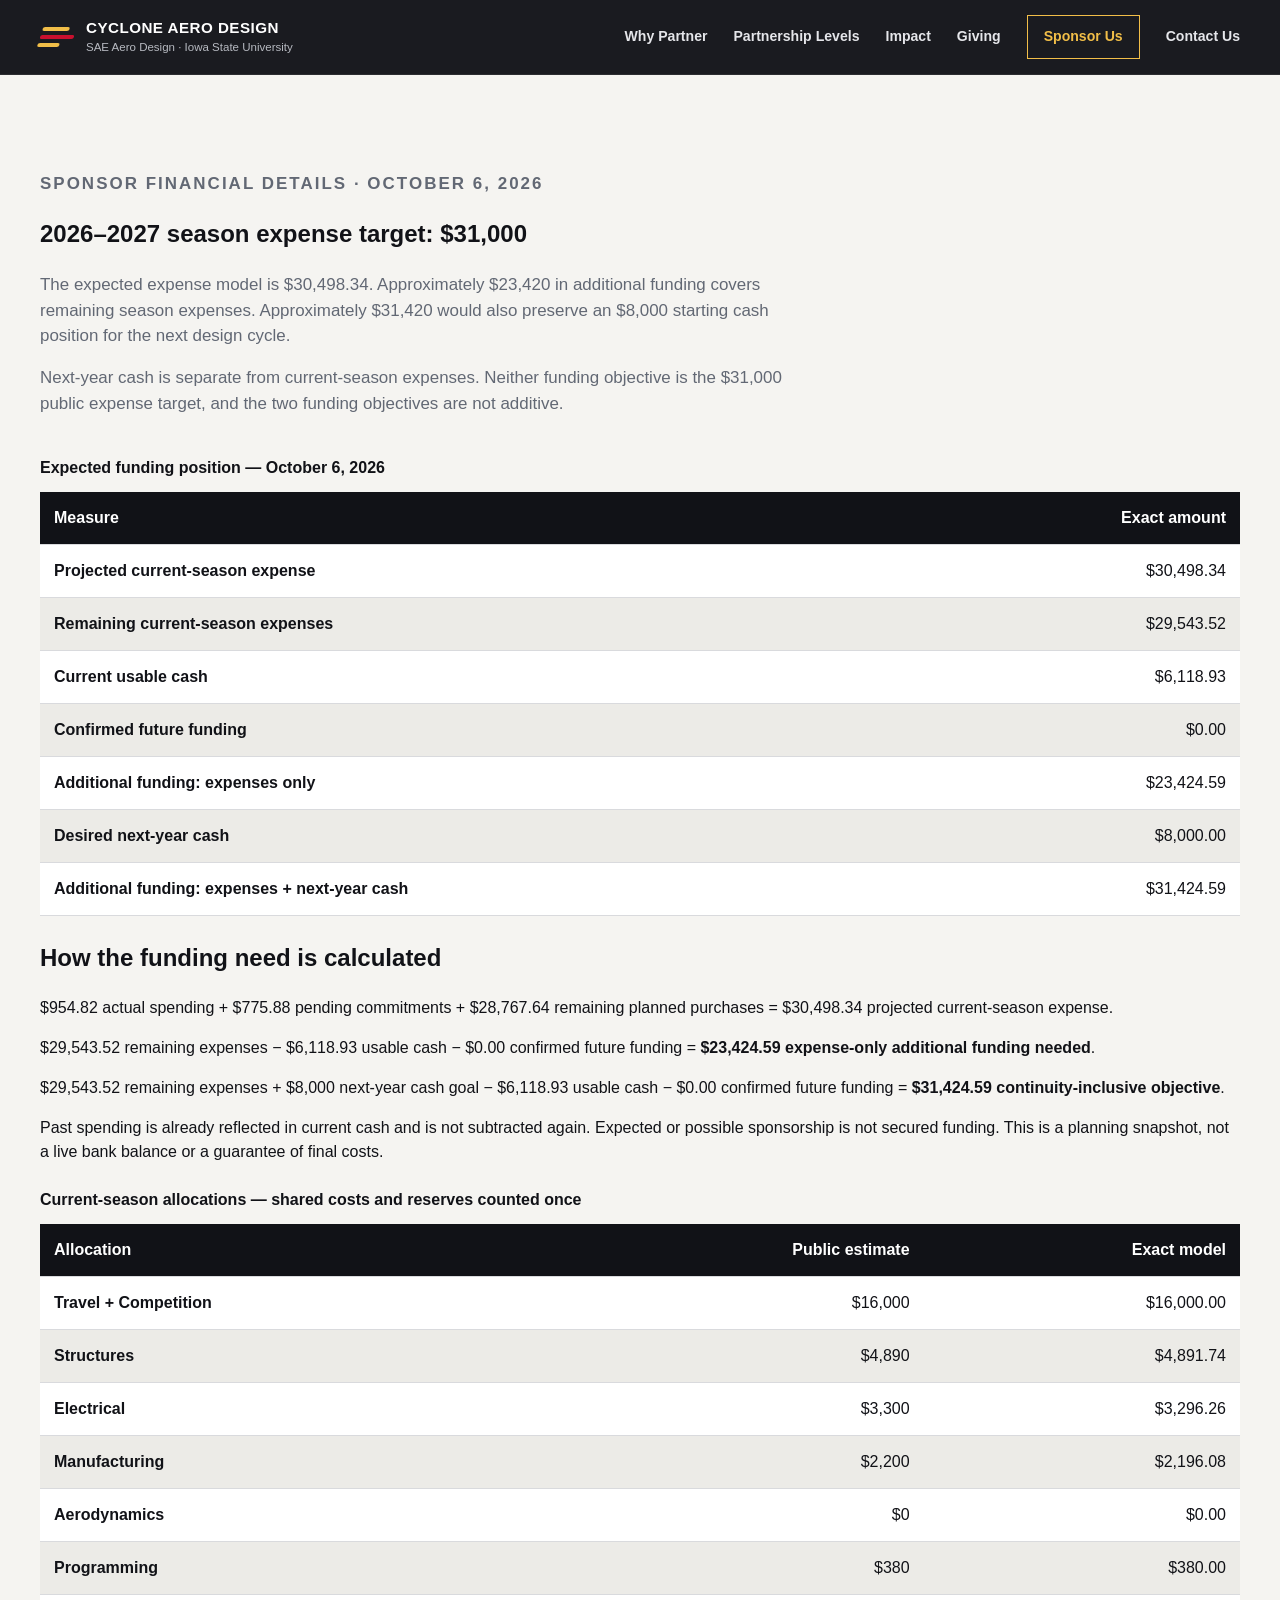
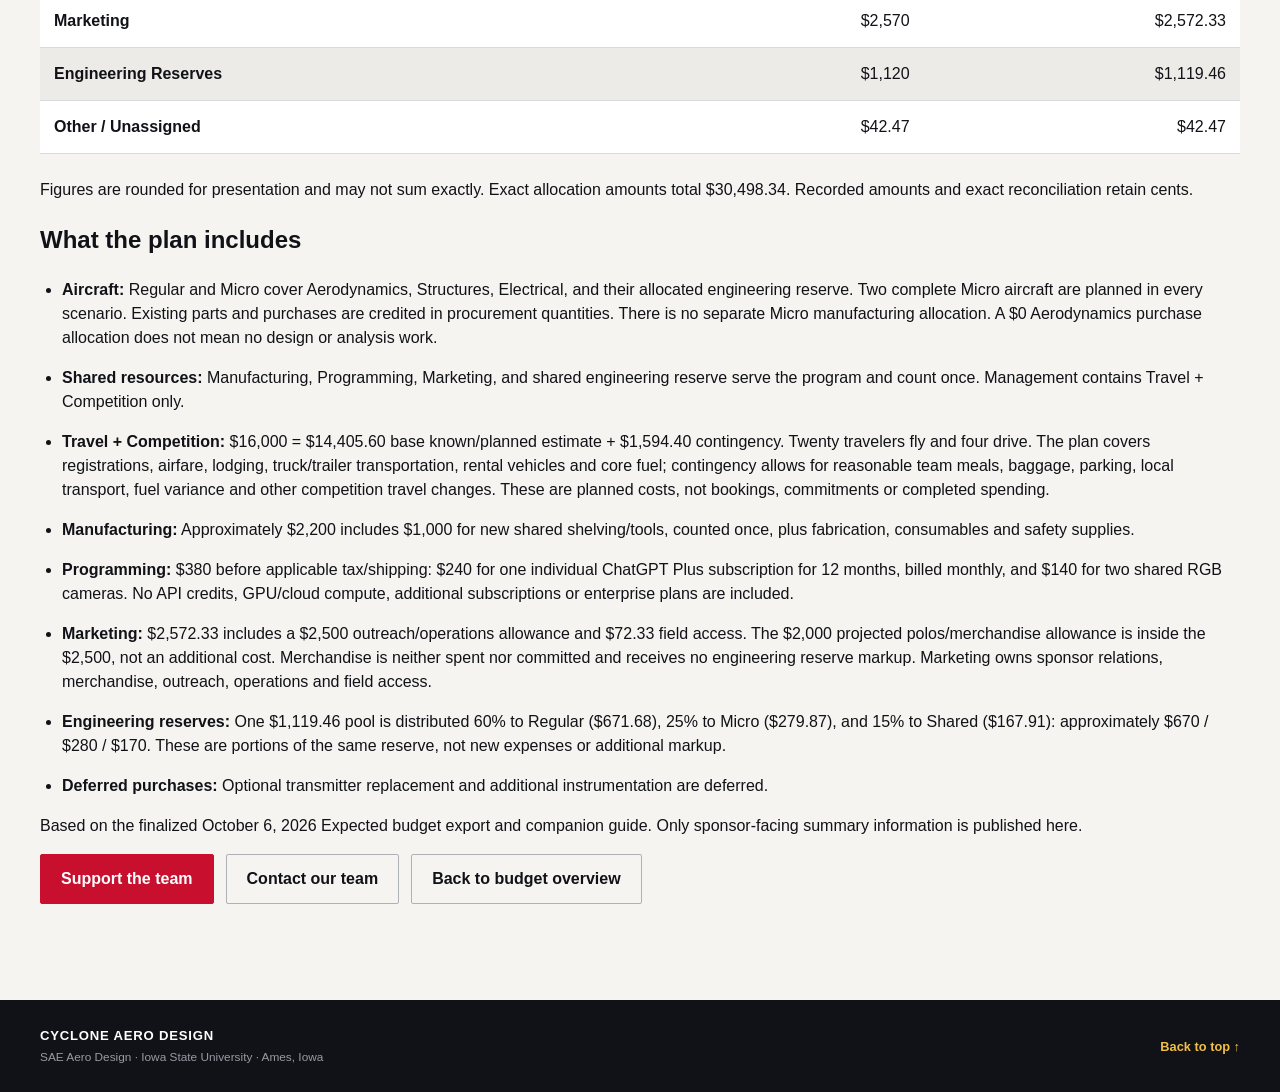
==== budget-details.html @ 3b95bfa4 "Align sponsor site with October 6 budget and separate next-year continuity goal" ====
<!DOCTYPE html>
<html lang="en">
<head>
  <meta charset="UTF-8" />
  <meta name="viewport" content="width=device-width, initial-scale=1.0" />
  <meta
    name="description"
    content="October 6, 2026 sponsor financial snapshot: $31,000 season expense target, approximately $23,420 additional funding for expenses or $31,420 including an $8,000 next-year cash goal."
  />
  <meta name="theme-color" content="#c8102e" />

  <title>Sponsor Financial Details | Cyclone Aero Design</title>

  <link rel="stylesheet" href="styles.css" />
</head>

<body>

  <a class="skip-link" href="#main">Skip to content</a>

  <!-- =========================
       HEADER / NAVIGATION
  ========================== -->

  <header class="site-header" id="top">
    <div class="nav-shell">

      <a class="brand" href="index.html#top" aria-label="Cyclone Aero Design home">

        <span class="brand-mark" aria-hidden="true">
          <span></span>
          <span></span>
          <span></span>
        </span>

        <span class="brand-copy">
          <strong>CYCLONE AERO DESIGN</strong>
          <small>SAE Aero Design · Iowa State University</small>
        </span>

      </a>

      <button
        class="menu-button"
        type="button"
        aria-expanded="false"
        aria-controls="primary-nav"
      >
        Menu
      </button>

      <nav
        class="primary-nav"
        id="primary-nav"
        aria-label="Primary navigation"
      >

        <a href="index.html#why">Why Partner</a>

        <a href="index.html#levels">Partnership Levels</a>

        <a href="index.html#impact">Impact</a>

        <a href="index.html#tax">Giving</a>

        <!-- Sponsor buttons go to Giving -->
        <a class="nav-cta" href="index.html#tax">Sponsor Us</a>

        <!-- Contact is the only navigation link to email form -->
        <a href="index.html#sponsor">Contact Us</a>

      </nav>

    </div>
  </header>

  <main id="main">
    <section class="section section-light">
      <div class="page-shell">
        <div class="section-heading">
          <p class="eyebrow">SPONSOR FINANCIAL DETAILS · OCTOBER 6, 2026</p>
          <h1>2026–2027 season expense target: $31,000</h1>
          <p>The expected expense model is $30,498.34. Approximately $23,420 in additional
          funding covers remaining season expenses. Approximately $31,420 would also preserve
          an $8,000 starting cash position for the next design cycle.</p>
          <p>Next-year cash is separate from current-season expenses. Neither funding objective
          is the $31,000 public expense target, and the two funding objectives are not additive.</p>
        </div>
        <div class="financial-table-wrap">
          <table class="financial-table">
            <caption>Expected funding position — October 6, 2026</caption>
            <thead><tr><th scope="col">Measure</th><th scope="col" class="numeric">Exact amount</th></tr></thead>
            <tbody><tr><th scope="row">Projected current-season expense</th><td class="numeric">$30,498.34</td></tr><tr><th scope="row">Remaining current-season expenses</th><td class="numeric">$29,543.52</td></tr><tr><th scope="row">Current usable cash</th><td class="numeric">$6,118.93</td></tr><tr><th scope="row">Confirmed future funding</th><td class="numeric">$0.00</td></tr><tr><th scope="row">Additional funding: expenses only</th><td class="numeric">$23,424.59</td></tr><tr><th scope="row">Desired next-year cash</th><td class="numeric">$8,000.00</td></tr><tr><th scope="row">Additional funding: expenses + next-year cash</th><td class="numeric">$31,424.59</td></tr></tbody>
          </table>
        </div>
        <h2>How the funding need is calculated</h2>
        <p>$954.82 actual spending + $775.88 pending commitments + $28,767.64 remaining
          planned purchases = $30,498.34 projected current-season expense.</p>
        <p>$29,543.52 remaining expenses − $6,118.93 usable cash − $0.00 confirmed
          future funding = <strong>$23,424.59 expense-only additional funding needed</strong>.</p>
        <p>$29,543.52 remaining expenses + $8,000 next-year cash goal − $6,118.93 usable
          cash − $0.00 confirmed future funding = <strong>$31,424.59 continuity-inclusive objective</strong>.</p>
        <p>Past spending is already reflected in current cash and is not subtracted again.
          Expected or possible sponsorship is not secured funding. This is a planning snapshot,
          not a live bank balance or a guarantee of final costs.</p>
        <div class="financial-table-wrap">
          <table class="financial-table">
            <caption>Current-season allocations — shared costs and reserves counted once</caption>
            <thead><tr><th scope="col">Allocation</th><th scope="col" class="numeric">Public estimate</th><th scope="col" class="numeric">Exact model</th></tr></thead>
            <tbody><tr><th scope="row">Travel + Competition</th><td class="numeric">$16,000</td><td class="numeric">$16,000.00</td></tr><tr><th scope="row">Structures</th><td class="numeric">$4,890</td><td class="numeric">$4,891.74</td></tr><tr><th scope="row">Electrical</th><td class="numeric">$3,300</td><td class="numeric">$3,296.26</td></tr><tr><th scope="row">Manufacturing</th><td class="numeric">$2,200</td><td class="numeric">$2,196.08</td></tr><tr><th scope="row">Aerodynamics</th><td class="numeric">$0</td><td class="numeric">$0.00</td></tr><tr><th scope="row">Programming</th><td class="numeric">$380</td><td class="numeric">$380.00</td></tr><tr><th scope="row">Marketing</th><td class="numeric">$2,570</td><td class="numeric">$2,572.33</td></tr><tr><th scope="row">Engineering Reserves</th><td class="numeric">$1,120</td><td class="numeric">$1,119.46</td></tr><tr><th scope="row">Other / Unassigned</th><td class="numeric">$42.47</td><td class="numeric">$42.47</td></tr></tbody>
          </table>
        </div>
        <p>Figures are rounded for presentation and may not sum exactly. Exact allocation
          amounts total $30,498.34. Recorded amounts and exact reconciliation retain cents.</p>
        <h2>What the plan includes</h2>
        <ul class="financial-notes">
          <li><strong>Aircraft:</strong> Regular and Micro cover Aerodynamics, Structures,
            Electrical, and their allocated engineering reserve. Two complete Micro aircraft
            are planned in every scenario. Existing parts and purchases are credited in procurement
            quantities. There is no separate Micro manufacturing allocation. A $0 Aerodynamics
            purchase allocation does not mean no design or analysis work.</li>
          <li><strong>Shared resources:</strong> Manufacturing, Programming, Marketing, and
            shared engineering reserve serve the program and count once.
            Management contains Travel + Competition only.</li>
          <li><strong>Travel + Competition:</strong> $16,000 = $14,405.60 base known/planned
            estimate + $1,594.40 contingency. Twenty travelers fly and four drive. The plan covers
            registrations, airfare, lodging, truck/trailer transportation, rental vehicles and core
            fuel; contingency allows for reasonable team meals, baggage, parking, local transport,
            fuel variance and other competition travel changes. These are planned costs,
            not bookings, commitments or completed spending.</li>
          <li><strong>Manufacturing:</strong> Approximately $2,200 includes $1,000 for new shared
            shelving/tools, counted once, plus fabrication, consumables and safety supplies.</li>
          <li><strong>Programming:</strong> $380 before applicable tax/shipping:
            $240 for one individual ChatGPT Plus subscription for 12 months, billed monthly,
            and $140 for two shared RGB cameras. No API credits, GPU/cloud compute, additional
            subscriptions or enterprise plans are included.</li>
          <li><strong>Marketing:</strong> $2,572.33 includes a $2,500 outreach/operations allowance
            and $72.33 field access. The $2,000 projected polos/merchandise allowance is inside
            the $2,500, not an additional cost. Merchandise is neither spent nor committed and
            receives no engineering reserve markup. Marketing owns sponsor relations,
            merchandise, outreach, operations and field access.</li>
          <li><strong>Engineering reserves:</strong> One $1,119.46 pool is distributed 60% to
            Regular ($671.68), 25% to Micro ($279.87), and 15% to Shared ($167.91):
            approximately $670 / $280 / $170. These are portions of the same reserve,
            not new expenses or additional markup.</li>
          <li><strong>Deferred purchases:</strong> Optional transmitter replacement and
            additional instrumentation are deferred.</li>
        </ul>
        <p>Based on the finalized October 6, 2026 Expected budget export and companion guide.
          Only sponsor-facing summary information is published here.</p>
        <div class="button-row">
          <a class="button button-red" href="index.html#tax">Support the team</a>
          <a class="button button-outline" href="index.html#sponsor">Contact our team</a>
          <a class="button button-outline" href="index.html#impact">Back to budget overview</a>
        </div>
      </div>
    </section>
  </main>
  <footer class="site-footer">

    <div class="page-shell footer-layout">

      <div>

        <strong>
          CYCLONE AERO DESIGN
        </strong>

        <span>
          SAE Aero Design · Iowa State University · Ames, Iowa
        </span>

      </div>

      <a href="#top">
        Back to top ↑
      </a>

    </div>

  </footer>


  <script src="script.js"></script>

</body>
</html>
---- styles.css ----
:root {
  --cardinal: #c8102e;
  --cardinal-dark: #8f0a20;
  --gold: #f1be48;
  --gold-deep: #d89a1b;
  --ink: #111217;
  --ink-2: #191a20;
  --paper: #f5f4f1;
  --white: #ffffff;
  --muted: #626874;
  --line: #d9dadd;
  --max: 1200px;
  --shadow: 0 20px 55px rgba(17,18,23,.10);
}

* { box-sizing: border-box; }
html { scroll-behavior: smooth; }
body {
  margin: 0;
  font-family: Inter, ui-sans-serif, -apple-system, BlinkMacSystemFont, "Segoe UI", Arial, sans-serif;
  color: var(--ink);
  background: var(--paper);
  line-height: 1.5;
  -webkit-font-smoothing: antialiased;
}
img { max-width: 100%; display: block; }
a { color: inherit; }
button, input, select, textarea { font: inherit; }
button { cursor: pointer; }

.skip-link {
  position: absolute;
  left: -9999px;
  top: 0;
  z-index: 1000;
  background: var(--gold);
  color: var(--ink);
  padding: .7rem 1rem;
  font-weight: 800;
}
.skip-link:focus { left: 1rem; top: 1rem; }

.page-shell { width: min(calc(100% - 40px), var(--max)); margin: 0 auto; }
.section { padding: 96px 0; }
.section-light { background: var(--paper); }
.section-dark { background: var(--ink); color: white; }
.eyebrow {
  margin: 0 0 18px;
  font-size: .82rem;
  font-weight: 900;
  letter-spacing: .12em;
  color: var(--cardinal);
}
.eyebrow.gold { color: var(--gold); }
.eyebrow.red { color: var(--cardinal); }

.site-header {
  position: sticky;
  top: 0;
  z-index: 50;
  background: rgba(17,18,23,.96);
  color: white;
  border-bottom: 1px solid rgba(255,255,255,.08);
  backdrop-filter: blur(14px);
}
.nav-shell {
  width: min(calc(100% - 40px), var(--max));
  min-height: 74px;
  margin: 0 auto;
  display: flex;
  align-items: center;
  justify-content: space-between;
  gap: 24px;
}
.brand { display: inline-flex; align-items: center; gap: 12px; text-decoration: none; }
.brand-mark { width: 34px; height: 32px; display: grid; align-content: center; gap: 4px; transform: skewX(-18deg); }
.brand-mark span { height: 4px; display: block; background: var(--gold); border-radius: 8px; }
.brand-mark span:nth-child(1) { width: 80%; }
.brand-mark span:nth-child(2) { width: 100%; background: var(--cardinal); }
.brand-mark span:nth-child(3) { width: 65%; }
.brand-copy { display: grid; line-height: 1.1; }
.brand-copy strong { font-size: .95rem; letter-spacing: .03em; }
.brand-copy small { margin-top: 4px; color: #b7bac1; font-size: .72rem; }
.primary-nav { display: flex; align-items: center; gap: 26px; font-weight: 700; font-size: .88rem; }
.primary-nav a { text-decoration: none; color: #e5e6ea; }
.primary-nav a:hover { color: var(--gold); }
.nav-cta { border: 1px solid var(--gold); padding: 10px 16px; color: var(--gold) !important; }
.menu-button { display: none; color: white; background: transparent; border: 1px solid #555962; padding: 9px 12px; border-radius: 4px; }

.hero { padding: 72px 0 70px; overflow: hidden; position: relative; }
.hero::after {
  content: "";
  position: absolute;
  width: 520px;
  height: 520px;
  border-radius: 50%;
  right: -220px;
  top: -260px;
  background: radial-gradient(circle, rgba(200,16,46,.22), rgba(200,16,46,0) 68%);
  pointer-events: none;
}
.hero-grid { display: grid; grid-template-columns: .92fr 1.08fr; gap: 60px; align-items: center; }
.hero h1 {
  margin: 0;
  font-size: clamp(3.5rem, 7vw, 6.8rem);
  line-height: .86;
  letter-spacing: -.055em;
  max-width: 760px;
}
.hero h1 span { color: var(--gold); }
.hero-lede { max-width: 620px; margin: 28px 0 30px; color: #d1d3d9; font-size: clamp(1.08rem, 1.8vw, 1.35rem); }
.hero-note { margin: 24px 0 0; max-width: 600px; color: #9297a1; font-size: .82rem; font-weight: 700; letter-spacing: .03em; }
.hero-media { margin: 0; position: relative; border: 1px solid rgba(255,255,255,.13); box-shadow: 0 35px 80px rgba(0,0,0,.35); }
.hero-media::before { content: ""; position: absolute; inset: -11px 18px auto -11px; height: 4px; background: linear-gradient(90deg, var(--cardinal), var(--gold)); z-index: 2; }
.hero-media img { width: 100%; aspect-ratio: 3 / 2; object-fit: cover; object-position: center; }
.hero-media figcaption { position: absolute; left: 0; right: 0; bottom: 0; padding: 22px 24px; display: grid; gap: 3px; background: linear-gradient(transparent, rgba(0,0,0,.88)); }
.hero-media figcaption strong { font-size: 1.05rem; }
.hero-media figcaption span { color: #d1d2d5; font-size: .85rem; }

.button-row { display: flex; flex-wrap: wrap; gap: 12px; }
.button {
  display: inline-flex;
  align-items: center;
  justify-content: center;
  min-height: 48px;
  padding: 12px 20px;
  border: 1px solid transparent;
  border-radius: 2px;
  font-weight: 900;
  text-decoration: none;
  transition: transform .18s ease, background .18s ease, color .18s ease, border-color .18s ease;
}
.button:hover { transform: translateY(-2px); }
.button-gold { background: var(--gold); color: var(--ink); border-color: var(--gold); }
.button-gold:hover { background: #ffd369; }
.button-red { background: var(--cardinal); color: white; border-color: var(--cardinal); }
.button-red:hover { background: #e21a3d; }
.button-ghost { background: transparent; color: white; border-color: #5a5e67; }
.button-ghost:hover { border-color: var(--gold); color: var(--gold); }
.button-outline { background: transparent; color: var(--ink); border-color: #aeb1b8; }
.button-outline:hover { border-color: var(--cardinal); color: var(--cardinal); }

.stats-strip { background: white; border-bottom: 1px solid var(--line); }
.stats-grid { display: grid; grid-template-columns: repeat(4, 1fr); }
.stats-grid > div { padding: 26px 22px; border-right: 1px solid var(--line); display: grid; gap: 3px; }
.stats-grid > div:first-child { border-left: 1px solid var(--line); }
.stats-grid strong { font-size: 2rem; line-height: 1; letter-spacing: -.04em; }
.stats-grid span { color: var(--muted); font-weight: 700; font-size: .82rem; }

.section-heading { max-width: 790px; margin-bottom: 40px; }
.section-heading h2, .challenge-copy h2, .impact-copy h2, .tax-copy h2, .sponsor-copy h2, .leadership-copy h2 {
  margin: 0;
  font-size: clamp(2.3rem, 4vw, 4.2rem);
  line-height: .98;
  letter-spacing: -.045em;
}
.section-heading .section-intro { max-width: 720px; }
.section-heading p, .challenge-copy > p:last-child, .impact-copy > p, .tax-copy > p, .sponsor-copy > p, .leadership-copy > p { color: var(--muted); font-size: 1.06rem; }
.split-heading { max-width: none; display: grid; grid-template-columns: 1.1fr .9fr; gap: 80px; align-items: end; }
.split-heading > p { margin: 0 0 6px; max-width: 480px; }

.value-grid { display: grid; grid-template-columns: repeat(4, 1fr); border-top: 1px solid var(--line); border-left: 1px solid var(--line); }
.value-card { padding: 30px; min-height: 250px; background: white; border-right: 1px solid var(--line); border-bottom: 1px solid var(--line); }
.value-number { color: var(--cardinal); font-size: 2rem; font-weight: 900; letter-spacing: .12em; }
.value-card h3 { margin: 50px 0 12px; font-size: 1.55rem; }
.value-card p { margin: 0; color: var(--muted); font-size: 1.02rem; }

.challenge-section { background: #ecebe7; }
.challenge-grid { display: grid; grid-template-columns: .75fr 1.25fr; gap: 70px; align-items: start; }
.challenge-copy { position: sticky; top: 120px; }
.challenge-copy > p:last-child { margin-top: 26px; max-width: 480px; }
.challenge-cards { display: grid; gap: 18px; }
.challenge-card { background: white; padding: 36px; border-left: 5px solid var(--cardinal); box-shadow: var(--shadow); }
.challenge-card:nth-child(2) { border-left-color: var(--gold-deep); }
.class-label { color: var(--cardinal); font-weight: 900; font-size: .78rem; letter-spacing: .12em; }
.challenge-card:nth-child(2) .class-label { color: #a66d00; }
.challenge-card h3 { margin: 10px 0 10px; font-size: 2rem; letter-spacing: -.03em; }
.challenge-card p { color: var(--muted); max-width: 700px; }
.mini-track { display: grid; grid-template-columns: repeat(5, 1fr); gap: 6px; margin-top: 26px; }
.mini-track span { padding-top: 9px; border-top: 3px solid var(--line); font-size: .67rem; font-weight: 800; color: #656a74; text-align: center; }
.mini-track span:nth-child(-n+3) { border-color: var(--cardinal); }

.tier-grid { display: grid; grid-template-columns: repeat(4, 1fr); gap: 16px; align-items: stretch; }
.tier-card { position: relative; background: white; border: 1px solid var(--line); padding: 32px 28px 28px; display: flex; flex-direction: column; box-shadow: 0 8px 30px rgba(17,18,23,.04); }
.tier-topline { position: absolute; inset: 0 0 auto; height: 7px; }
.bronze .tier-topline { background: #c67b2a; }
.silver .tier-topline { background: #b9bcc1; }
.gold .tier-topline { background: var(--gold); }
.cardinal { background: var(--ink); color: white; border-color: var(--ink); transform: translateY(-8px); box-shadow: 0 22px 55px rgba(17,18,23,.17); }
.cardinal .tier-topline { background: var(--cardinal); }
.tier-type { margin: 0 0 16px; color: var(--muted); font-size: .68rem; font-weight: 900; letter-spacing: .12em; }
.cardinal .tier-type { color: #aeb2bb; }
.tier-card h3 { margin: 0; font-size: 2rem; text-transform: uppercase; letter-spacing: -.02em; }
.tier-price { margin-top: 6px; color: var(--cardinal); font-size: 1.8rem; font-weight: 950; }
.tier-price span { font-size: 1rem; }
.cardinal .tier-price { color: var(--gold); }
.tier-purpose { min-height: 98px; color: var(--muted); font-size: .91rem; }
.cardinal .tier-purpose { color: #c8cad0; }
.tier-card ul { list-style: none; padding: 0; margin: 6px 0 28px; display: grid; gap: 13px; flex: 1; }
.tier-card li { position: relative; padding-left: 22px; font-size: .9rem; }
.tier-card li::before { content: ""; position: absolute; left: 0; top: .62em; width: 9px; height: 2px; background: var(--cardinal); }
.cardinal li::before { background: var(--gold); }
.cardinal .button-outline { color: white; border-color: #696d76; }
.tier-note { margin: 24px auto 0; text-align: center; color: var(--muted); max-width: 900px; font-size: .9rem; }

.impact-section { background: var(--ink); color: white; }
.impact-layout { display: grid; grid-template-columns: .72fr 1.28fr; gap: 72px; align-items: start; }
.impact-copy > p { color: #c0c3ca; }
.impact-copy .button { margin-top: 18px; }
.budget-grid { display: grid; grid-template-columns: repeat(2, 1fr); gap: 1px; background: #383a40; border: 1px solid #383a40; }
.budget-item { background: #1a1b20; padding: 24px; display: grid; grid-template-columns: 1fr auto; gap: 3px 20px; }
.budget-item span { font-weight: 900; }
.budget-item strong { color: var(--gold); }
.budget-item small { grid-column: 1 / -1; color: #9fa3ac; }
.budget-item:last-child { grid-column: 1 / -1; }

.support-grid { display: grid; grid-template-columns: repeat(4, 1fr); gap: 16px; }
.support-card { background: white; border: 1px solid var(--line); padding: 28px; min-height: 220px; }
.support-card span { color: var(--cardinal); font-size: 2rem; font-weight: 900; }
.support-card h3 { margin: 38px 0 10px; font-size: 1.55rem; }
.support-card p { color: var(--muted); margin: 0; font-size: 1.02rem; }

.leadership-section { background: #ecebe7; }
.leadership-layout { display: grid; grid-template-columns: 1.2fr .8fr; gap: 64px; align-items: center; }
.leadership-media { margin: 0; position: relative; background: white; border: 1px solid var(--line); box-shadow: var(--shadow); }
.leadership-media::before { content: ""; position: absolute; top: 0; left: 0; right: 0; height: 5px; background: linear-gradient(90deg, var(--cardinal), var(--gold)); z-index: 1; }
.leadership-media img { width: 100%; aspect-ratio: 3 / 2; object-fit: cover; }
.leadership-media figcaption { padding: 14px 18px; font-size: .82rem; font-weight: 900; letter-spacing: .05em; text-transform: uppercase; }
.leadership-copy > p { max-width: 540px; }
.leadership-copy .button { margin-top: 14px; }

.tax-section { background: linear-gradient(110deg, #14151a, #0e0f13); color: white; border-top: 1px solid #2d3037; border-bottom: 1px solid #2d3037; }
.giving-top { display: grid; grid-template-columns: 300px 1fr; gap: 70px; align-items: center; margin-bottom: 44px; }
.tax-badge { width: 260px; aspect-ratio: 1; border-radius: 50%; display: grid; place-content: center; text-align: center; border: 2px solid var(--gold); position: relative; }
.tax-badge::before, .tax-badge::after { content: ""; position: absolute; inset: 15px; border: 1px solid rgba(241,190,72,.24); border-radius: 50%; }
.tax-badge::after { inset: 31px; }
.tax-badge strong { font-size: 2.2rem; color: var(--gold); letter-spacing: -.03em; }
.tax-badge span { font-size: .75rem; font-weight: 900; letter-spacing: .12em; color: #c9cbd1; text-transform: uppercase; }
.tax-copy > p { color: #c4c7ce; max-width: 800px; }
.tax-disclaimer { padding-left: 16px; border-left: 3px solid var(--gold); font-size: .88rem !important; color: #9ea2ac !important; }
.giving-grid { display: grid; grid-template-columns: 1.15fr .85fr; gap: 18px; align-items: stretch; }
.giving-card { background: #1a1b20; border: 1px solid #383a40; padding: 30px; display: flex; flex-direction: column; }
.giving-card-head { display: grid; grid-template-columns: 58px 1fr; gap: 16px; align-items: start; padding-bottom: 20px; border-bottom: 1px solid #34363d; }
.giving-number { color: var(--gold); font-size: 1.65rem; font-weight: 950; line-height: 1; }
.giving-label { margin: 0 0 4px; color: #b9bdc6; font-size: .72rem; font-weight: 900; letter-spacing: .12em; }
.giving-card h3 { margin: 0; color: white; font-size: 1.55rem; letter-spacing: -.02em; }
.giving-steps { margin: 24px 0 28px; padding-left: 22px; color: #d3d5da; display: grid; gap: 11px; }
.giving-steps li { padding-left: 5px; }
.giving-steps strong { color: white; }
.giving-card .button { margin-top: auto; align-self: flex-start; }
.check-detail { display: grid; gap: 5px; padding: 22px 0; border-bottom: 1px solid #34363d; }
.check-detail span { color: #9fa3ac; font-size: .75rem; font-weight: 900; letter-spacing: .08em; text-transform: uppercase; }
.check-detail strong { color: var(--gold); font-size: 1.15rem; }
.check-detail address { color: #e4e5e8; font-style: normal; line-height: 1.65; }
.check-card .button { margin-top: 26px; }

.sponsor-section { padding-bottom: 110px; }
.sponsor-layout { display: grid; grid-template-columns: .85fr 1.15fr; gap: 72px; align-items: start; }
.steps { margin-top: 40px; display: grid; gap: 20px; }
.steps > div { display: grid; grid-template-columns: 42px 1fr; gap: 14px; align-items: start; }
.steps span { width: 34px; height: 34px; border-radius: 50%; display: grid; place-items: center; background: var(--cardinal); color: white; font-weight: 900; font-size: .8rem; }
.steps p { margin: 0; color: var(--muted); }
.steps strong { color: var(--ink); }
.sponsor-form { background: white; padding: 34px; border: 1px solid var(--line); box-shadow: var(--shadow); display: grid; gap: 18px; }
.form-heading { display: grid; gap: 4px; padding-bottom: 18px; border-bottom: 1px solid var(--line); }
.form-heading span { color: var(--cardinal); font-size: .74rem; font-weight: 900; letter-spacing: .12em; }
.form-heading strong { font-size: 1.6rem; letter-spacing: -.02em; }
.sponsor-form label { display: grid; gap: 7px; font-size: .82rem; font-weight: 850; color: #31343b; }
.form-two-col { display: grid; grid-template-columns: 1fr 1fr; gap: 14px; }
.sponsor-form input, .sponsor-form select, .sponsor-form textarea { width: 100%; padding: 13px 14px; border: 1px solid #cfd1d6; background: #fafafa; color: var(--ink); border-radius: 2px; outline: none; }
.sponsor-form input:focus, .sponsor-form select:focus, .sponsor-form textarea:focus { border-color: var(--cardinal); box-shadow: 0 0 0 3px rgba(200,16,46,.08); }
.form-submit { width: 100%; }
.form-note { margin: 0; color: #777c86; font-size: .74rem; }

.contact-band { background: #e9e7e2; border-top: 1px solid var(--line); padding: 40px 0; }
.contact-grid { display: grid; grid-template-columns: repeat(3, 1fr); gap: 32px; }
.contact-grid > div { display: grid; align-content: start; gap: 4px; }
.contact-label { color: var(--cardinal); font-size: .68rem; font-weight: 900; letter-spacing: .12em; margin-bottom: 8px; }
.contact-grid strong { font-size: 1.08rem; }
.contact-grid a, .contact-grid span:not(.contact-label) { color: var(--muted); text-decoration: none; font-size: .9rem; }
.contact-grid a:hover { color: var(--cardinal); }

.site-footer { background: var(--ink); color: white; padding: 26px 0; }
.footer-layout { display: flex; justify-content: space-between; gap: 30px; align-items: center; }
.footer-layout > div { display: grid; gap: 3px; }
.footer-layout strong { font-size: .82rem; letter-spacing: .06em; }
.footer-layout span { color: #979ba4; font-size: .74rem; }
.footer-layout a { color: var(--gold); text-decoration: none; font-size: .8rem; font-weight: 850; }

.reveal { opacity: 0; transform: translateY(18px); transition: opacity .55s ease, transform .55s ease; }
.reveal.in-view { opacity: 1; transform: translateY(0); }

@media (prefers-reduced-motion: reduce) {
  html { scroll-behavior: auto; }
  .reveal { opacity: 1; transform: none; transition: none; }
  .button { transition: none; }
}

@media (max-width: 1040px) {
  .primary-nav { gap: 16px; font-size: .82rem; }
  .hero-grid, .challenge-grid, .impact-layout, .sponsor-layout, .leadership-layout { grid-template-columns: 1fr; }
  .challenge-copy { position: static; }
  .hero-media { max-width: 760px; }
  .tier-grid { grid-template-columns: repeat(2, 1fr); }
  .cardinal { transform: none; }
  .value-grid, .support-grid { grid-template-columns: repeat(2, 1fr); }
  .giving-top { grid-template-columns: 220px 1fr; gap: 40px; }
  .tax-badge { width: 200px; }
  .giving-grid { grid-template-columns: 1fr; }
  .leadership-media { max-width: 800px; }
}

@media (max-width: 760px) {
  .section { padding: 72px 0; }
  .page-shell, .nav-shell { width: min(calc(100% - 28px), var(--max)); }
  .menu-button { display: inline-block; }
  .primary-nav {
    position: absolute;
    left: 14px;
    right: 14px;
    top: 70px;
    display: none;
    flex-direction: column;
    align-items: stretch;
    gap: 0;
    padding: 12px;
    background: #17181d;
    border: 1px solid #33363e;
    box-shadow: 0 20px 40px rgba(0,0,0,.35);
  }
  .primary-nav.open { display: flex; }
  .primary-nav a { padding: 13px 10px; }
  .nav-cta { margin-top: 5px; }
  .brand-copy small { display: none; }
  .hero { padding-top: 50px; }
  .hero-grid { gap: 42px; }
  .hero h1 { font-size: clamp(3.1rem, 18vw, 5rem); }
  .hero-media figcaption { position: static; background: #17181d; }
  .stats-grid { grid-template-columns: repeat(2, 1fr); }
  .stats-grid > div:nth-child(odd) { border-left: 1px solid var(--line); }
  .stats-grid > div { border-bottom: 1px solid var(--line); }
  .split-heading { grid-template-columns: 1fr; gap: 24px; }
  .value-grid, .support-grid, .tier-grid, .contact-grid { grid-template-columns: 1fr; }
  .value-card { min-height: 210px; }
  .tier-purpose { min-height: 0; }
  .mini-track { grid-template-columns: repeat(5, minmax(56px, 1fr)); overflow-x: auto; }
  .budget-grid { grid-template-columns: 1fr; }
  .budget-item:last-child { grid-column: auto; }
  .giving-top { grid-template-columns: 1fr; }
  .tax-badge { width: 170px; }
  .giving-card { padding: 24px 20px; }
  .giving-card-head { grid-template-columns: 44px 1fr; }
  .form-two-col { grid-template-columns: 1fr; }
  .sponsor-form { padding: 24px 18px; }
  .footer-layout { align-items: flex-start; flex-direction: column; }
}

/* Sponsor financial figures: retain the existing site palette and layout. */
.budget-item strong { text-align: right; font-variant-numeric: tabular-nums; }
.financial-table-wrap { overflow-x: auto; margin: 24px 0; }
.financial-table { width: 100%; border-collapse: collapse; background: white; }
.financial-table caption { text-align: left; font-weight: 800; margin-bottom: 12px; }
.financial-table th, .financial-table td { padding: 14px; border-bottom: 1px solid var(--line); text-align: left; }
.financial-table thead { background: var(--ink); color: white; }
.financial-table tbody tr:nth-child(even) { background: #ecebe7; }
.financial-table .numeric { text-align: right; white-space: nowrap; font-variant-numeric: tabular-nums; }
.financial-notes { padding-left: 22px; }
.financial-notes li { margin: 16px 0; }
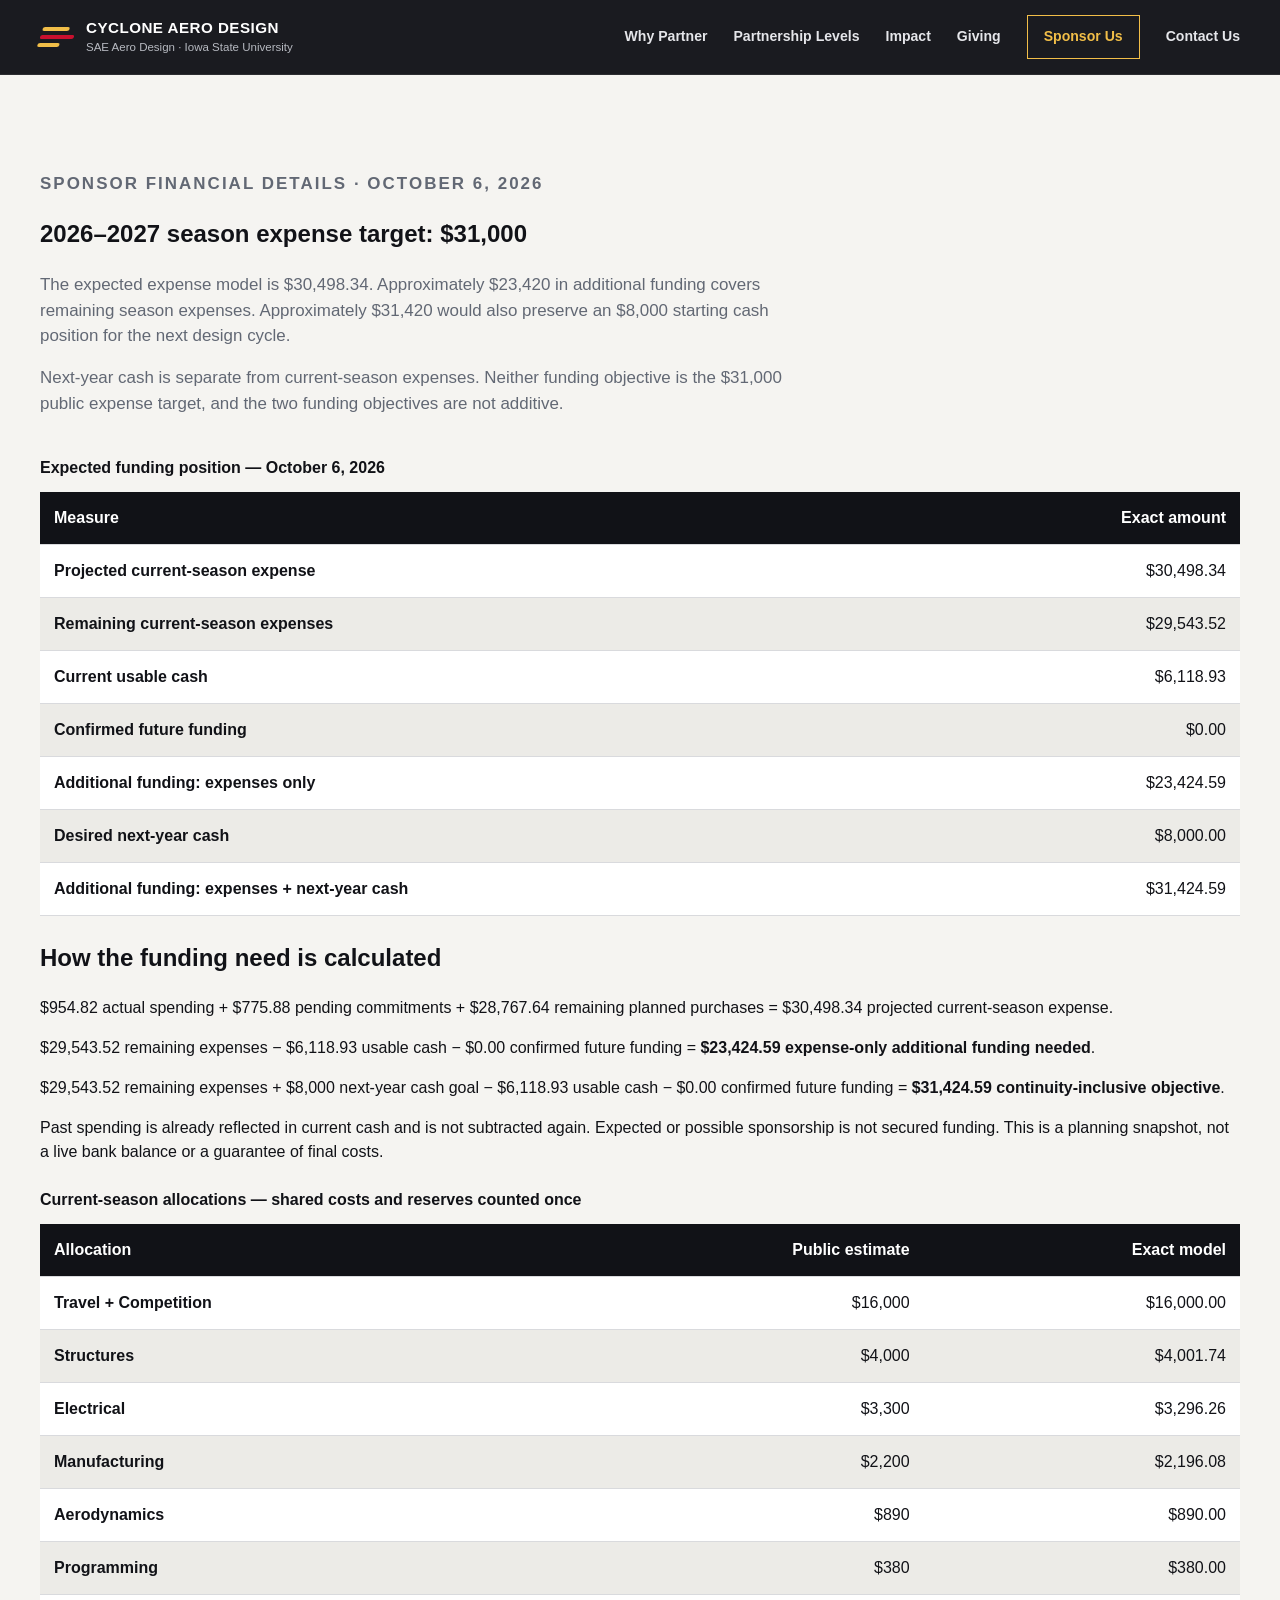
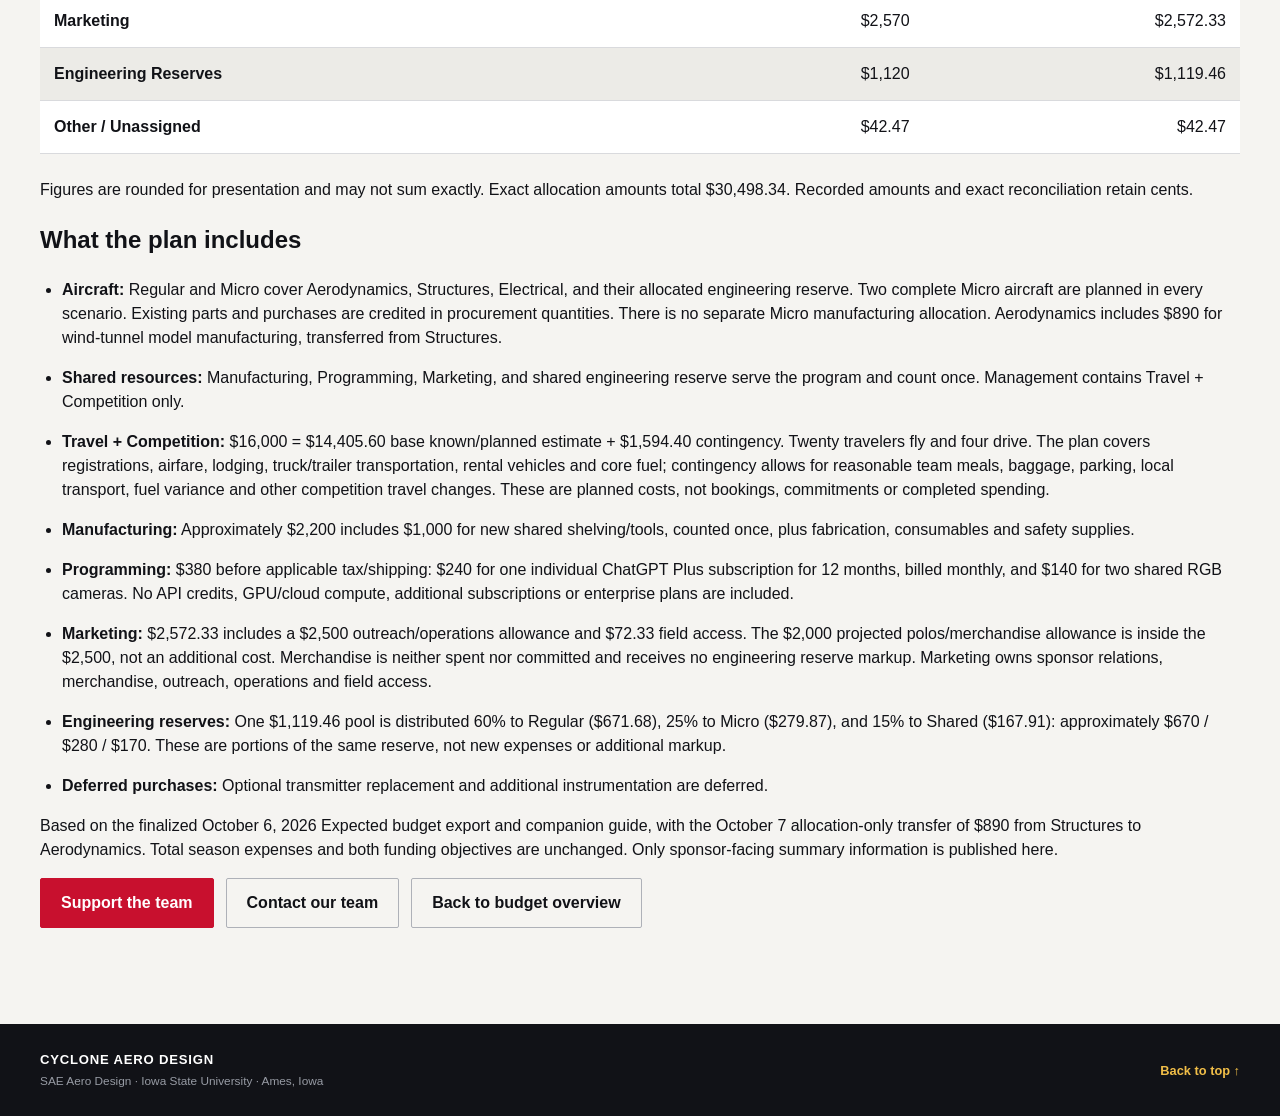
==== commit c384e2ad: "Move $890 from Structures to Aerodynamics for wind-tunnel model manufacturing" ====
--- a/budget-details.html
+++ b/budget-details.html
@@ -107,7 +107,7 @@
           <table class="financial-table">
             <caption>Current-season allocations — shared costs and reserves counted once</caption>
             <thead><tr><th scope="col">Allocation</th><th scope="col" class="numeric">Public estimate</th><th scope="col" class="numeric">Exact model</th></tr></thead>
-            <tbody><tr><th scope="row">Travel + Competition</th><td class="numeric">$16,000</td><td class="numeric">$16,000.00</td></tr><tr><th scope="row">Structures</th><td class="numeric">$4,890</td><td class="numeric">$4,891.74</td></tr><tr><th scope="row">Electrical</th><td class="numeric">$3,300</td><td class="numeric">$3,296.26</td></tr><tr><th scope="row">Manufacturing</th><td class="numeric">$2,200</td><td class="numeric">$2,196.08</td></tr><tr><th scope="row">Aerodynamics</th><td class="numeric">$0</td><td class="numeric">$0.00</td></tr><tr><th scope="row">Programming</th><td class="numeric">$380</td><td class="numeric">$380.00</td></tr><tr><th scope="row">Marketing</th><td class="numeric">$2,570</td><td class="numeric">$2,572.33</td></tr><tr><th scope="row">Engineering Reserves</th><td class="numeric">$1,120</td><td class="numeric">$1,119.46</td></tr><tr><th scope="row">Other / Unassigned</th><td class="numeric">$42.47</td><td class="numeric">$42.47</td></tr></tbody>
+            <tbody><tr><th scope="row">Travel + Competition</th><td class="numeric">$16,000</td><td class="numeric">$16,000.00</td></tr><tr><th scope="row">Structures</th><td class="numeric">$4,000</td><td class="numeric">$4,001.74</td></tr><tr><th scope="row">Electrical</th><td class="numeric">$3,300</td><td class="numeric">$3,296.26</td></tr><tr><th scope="row">Manufacturing</th><td class="numeric">$2,200</td><td class="numeric">$2,196.08</td></tr><tr><th scope="row">Aerodynamics</th><td class="numeric">$890</td><td class="numeric">$890.00</td></tr><tr><th scope="row">Programming</th><td class="numeric">$380</td><td class="numeric">$380.00</td></tr><tr><th scope="row">Marketing</th><td class="numeric">$2,570</td><td class="numeric">$2,572.33</td></tr><tr><th scope="row">Engineering Reserves</th><td class="numeric">$1,120</td><td class="numeric">$1,119.46</td></tr><tr><th scope="row">Other / Unassigned</th><td class="numeric">$42.47</td><td class="numeric">$42.47</td></tr></tbody>
           </table>
         </div>
         <p>Figures are rounded for presentation and may not sum exactly. Exact allocation
@@ -117,8 +117,8 @@
           <li><strong>Aircraft:</strong> Regular and Micro cover Aerodynamics, Structures,
             Electrical, and their allocated engineering reserve. Two complete Micro aircraft
             are planned in every scenario. Existing parts and purchases are credited in procurement
-            quantities. There is no separate Micro manufacturing allocation. A $0 Aerodynamics
-            purchase allocation does not mean no design or analysis work.</li>
+            quantities. There is no separate Micro manufacturing allocation. Aerodynamics
+            includes $890 for wind-tunnel model manufacturing, transferred from Structures.</li>
           <li><strong>Shared resources:</strong> Manufacturing, Programming, Marketing, and
             shared engineering reserve serve the program and count once.
             Management contains Travel + Competition only.</li>
@@ -146,7 +146,9 @@
           <li><strong>Deferred purchases:</strong> Optional transmitter replacement and
             additional instrumentation are deferred.</li>
         </ul>
-        <p>Based on the finalized October 6, 2026 Expected budget export and companion guide.
+        <p>Based on the finalized October 6, 2026 Expected budget export and companion guide,
+          with the October 7 allocation-only transfer of $890 from Structures to Aerodynamics.
+          Total season expenses and both funding objectives are unchanged.
           Only sponsor-facing summary information is published here.</p>
         <div class="button-row">
           <a class="button button-red" href="index.html#tax">Support the team</a>
